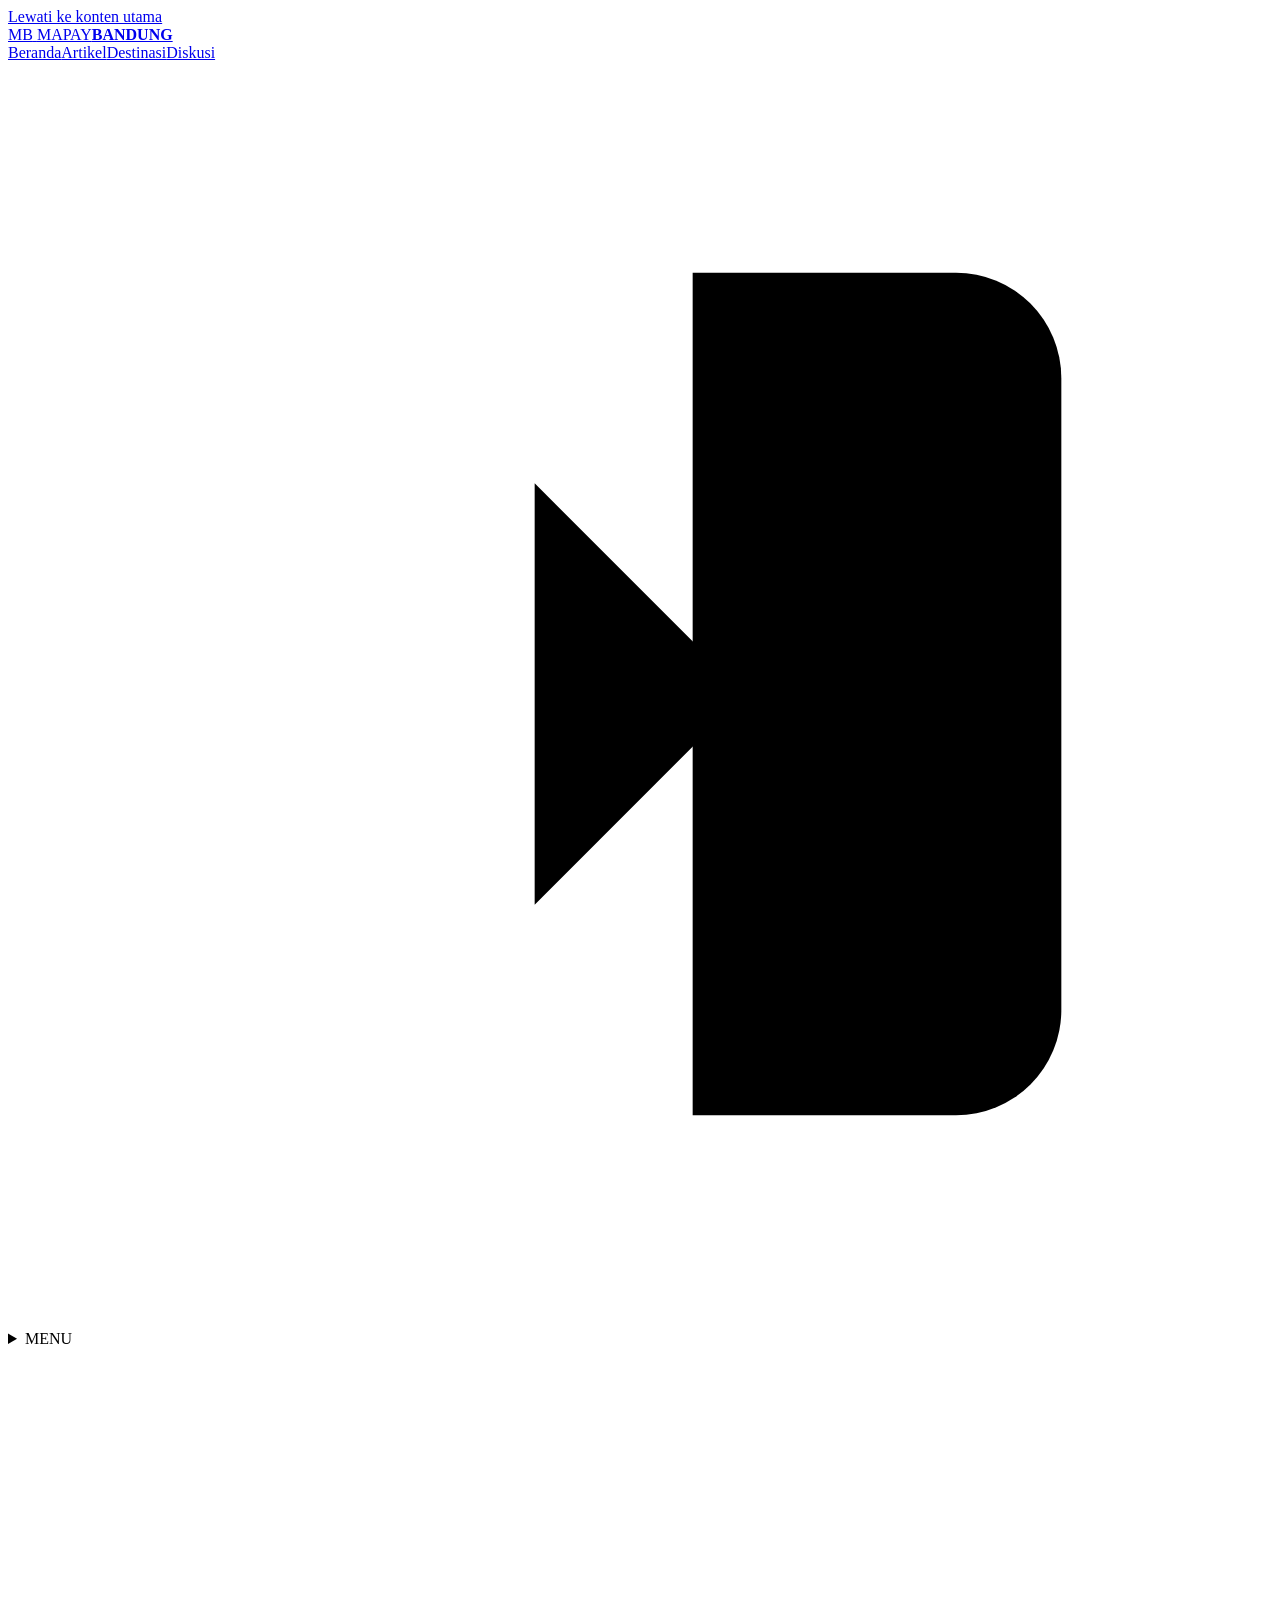
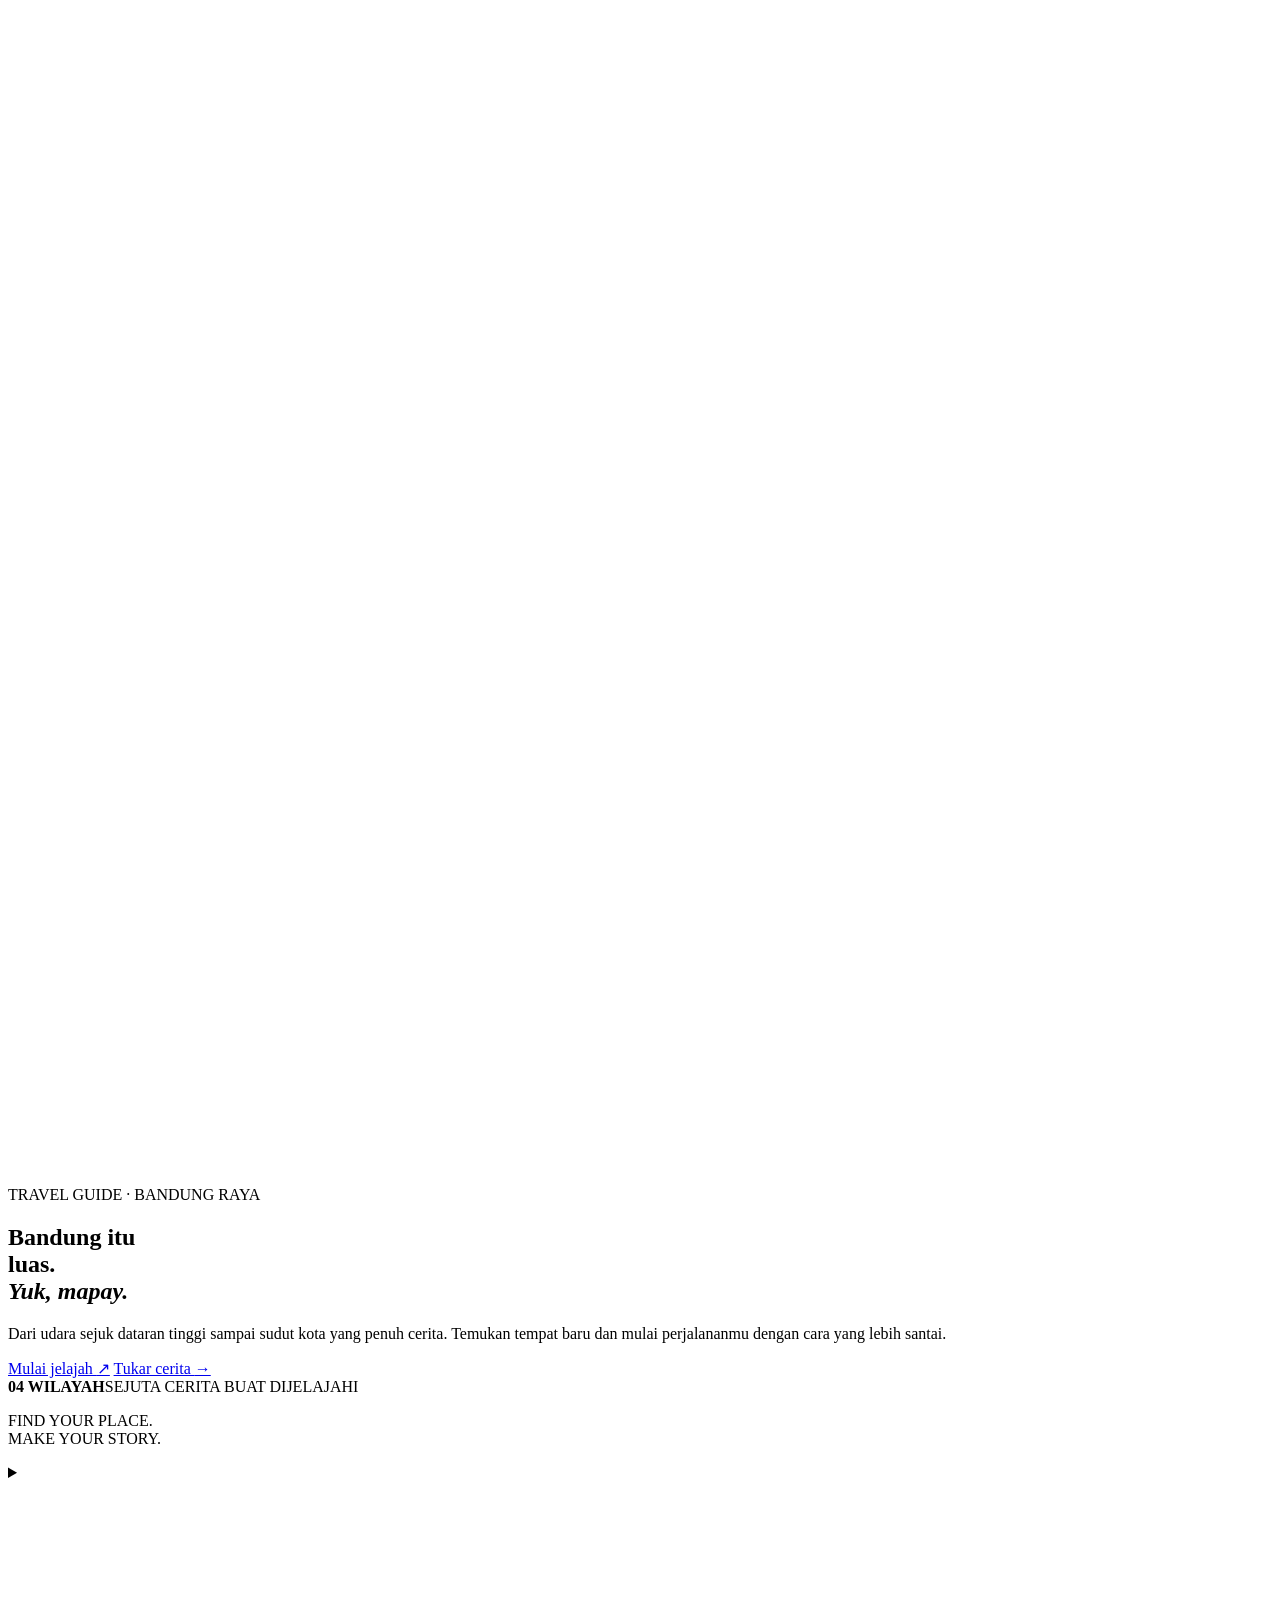
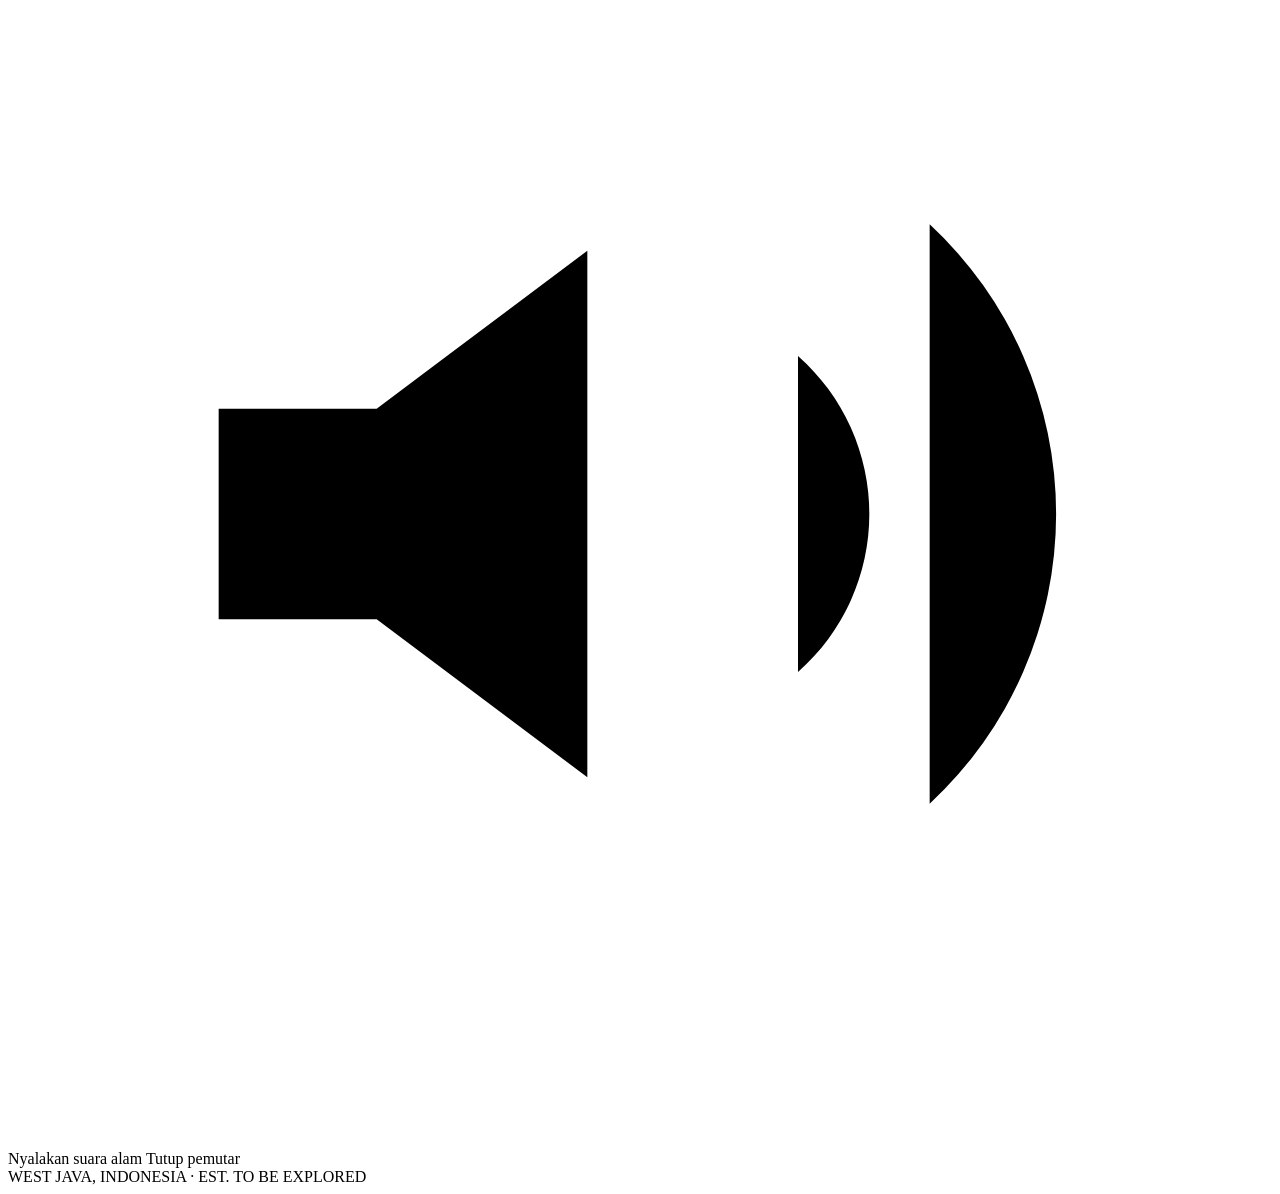
==== index.html @ 843dc21e "feat(home): add semantic homepage structure" ====
<!doctype html>
<html lang="id">
  <head>
    <meta charset="utf-8" />
    <meta name="viewport" content="width=device-width, initial-scale=1" />
    <meta name="description" content="MAPAY BANDUNG — panduan ringan untuk menemukan tempat, suasana, dan cerita di Bandung Raya." />
    <meta name="theme-color" content="#214F40" />
    <title>MAPAY BANDUNG — Bandung itu luas. Yuk, mapay.</title>
    <link rel="preconnect" href="https://fonts.googleapis.com" />
    <link rel="preconnect" href="https://fonts.gstatic.com" crossorigin />
    <link href="https://fonts.googleapis.com/css2?family=DM+Sans:wght@400;500;600;700;800&family=DM+Serif+Display:ital@0;1&display=swap" rel="stylesheet" />
    <link rel="stylesheet" href="src/css/main.css" />
  </head>
  <body class="page-home">
    <a class="skip-link" href="#main-content">Lewati ke konten utama</a>
    <header class="site-header site-header--overlay">
      <div class="container site-header__inner">
        <a class="brand" href="index.html" aria-label="MAPAY BANDUNG, beranda">
          <span class="brand__mark" aria-hidden="true">MB</span>
          <span class="brand__wordmark">MAPAY<strong>BANDUNG</strong></span>
        </a>
        <nav class="primary-nav" aria-label="Navigasi utama"><a href="index.html" aria-current="page">Beranda</a><a href="artikel.html">Artikel</a><a href="destinasi.html">Destinasi</a><a href="wilayah.html">Diskusi</a></nav>
        <a class="header-login" href="login.html" aria-label="Masuk ke MAPAY BANDUNG" title="Masuk">
          <svg viewBox="0 0 24 24" aria-hidden="true" focusable="false">
            <path d="M13 4h5a2 2 0 0 1 2 2v12a2 2 0 0 1-2 2h-5" />
            <path d="M3 12h11m-4-4 4 4-4 4" />
          </svg>
        </a>
        <details class="mobile-nav">
          <summary aria-label="Buka menu navigasi">
            <span>MENU</span><svg viewBox="0 0 24 24" aria-hidden="true"><path d="M4 7h16M4 12h16M4 17h16" /></svg>
          </summary>
          <nav class="mobile-nav__panel" aria-label="Navigasi mobile">
            <a href="index.html" aria-current="page">Beranda</a><a href="artikel.html">Artikel</a><a href="destinasi.html">Destinasi</a><a href="wilayah.html">Diskusi</a><a href="login.html">Masuk</a>
          </nav>
        </details>
      </div>
    </header>
    <main id="main-content">
      <section class="hero" aria-labelledby="hero-title">
        <video class="hero__media" autoplay muted loop playsinline preload="metadata" poster="assets/images/bg.jpg" aria-hidden="true">
          <source src="assets/videos/vbg.mp4" type="video/mp4" />
        </video>
        <div class="hero__shade" aria-hidden="true"></div>
        <div class="container hero__container">
          <div class="hero__content">
            <p class="eyebrow hero__eyebrow"><span class="eyebrow__dot"></span> TRAVEL GUIDE · BANDUNG RAYA</p>
            <h1 id="hero-title">Bandung itu<br />luas.<br /><em>Yuk, mapay.</em></h1>
            <p class="hero__description">Dari udara sejuk dataran tinggi sampai sudut kota yang penuh cerita. Temukan tempat baru dan mulai perjalananmu dengan cara yang lebih santai.</p>
            <div class="hero__actions">
              <a class="button button--light" href="destinasi.html">Mulai jelajah <span aria-hidden="true">↗</span></a>
              <a class="text-link" href="wilayah.html">Tukar cerita <span aria-hidden="true">→</span></a>
            </div>
            <div class="hero__meta"><strong>04 WILAYAH</strong><span class="hero__meta-rule" aria-hidden="true"></span><span>SEJUTA CERITA BUAT DIJELAJAHI</span></div>
          </div>
        </div>
        <p class="hero__side-note">FIND YOUR PLACE.<br />MAKE YOUR STORY.</p>
        <details class="sound-player">
          <summary>
            <svg viewBox="0 0 24 24" aria-hidden="true">
              <path d="M4 10v4h3l4 3V7l-4 3H4Z" />
              <path d="M15 9a4 4 0 0 1 0 6M17.5 6.5a7.5 7.5 0 0 1 0 11" />
            </svg>
            <span class="sound-player__closed">Nyalakan suara alam</span>
            <span class="sound-player__opened">Tutup pemutar</span>
          </summary>
          <div class="sound-player__panel">
            <span>SUASANA ALAM · OPSIONAL</span>
            <audio controls preload="none">
              <source src="assets/audio/1.ogg" type="audio/ogg" />
              Browser kamu belum mendukung pemutar audio.
            </audio>
          </div>
        </details>
        <span class="hero__location">WEST JAVA, INDONESIA <span aria-hidden="true">·</span> EST. TO BE EXPLORED</span>
      </section>
    </main>
  </body>
</html>
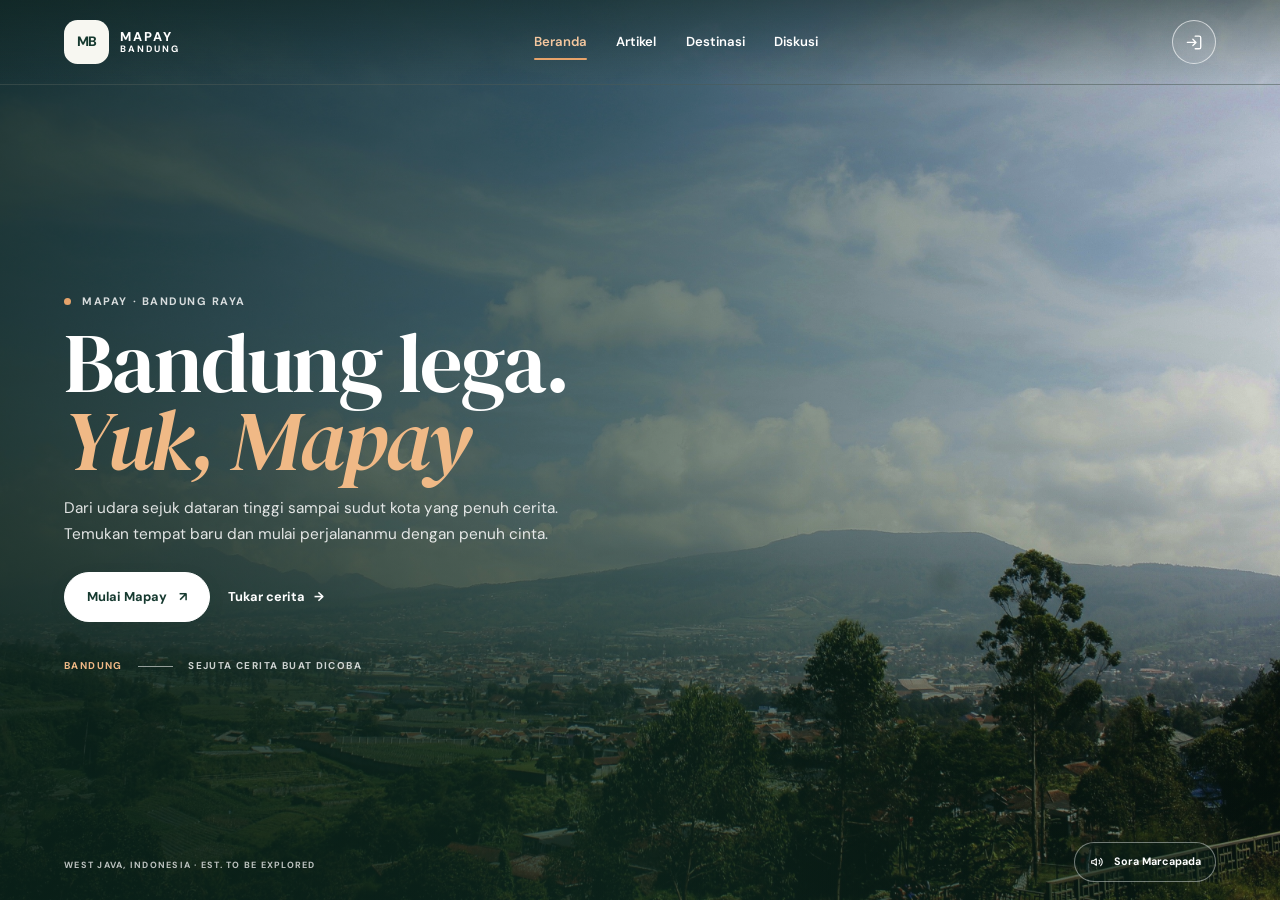
==== commit 3bf2e8f6: "refactor(home): simplify index.html and home.css" ====
--- a/index.html
+++ b/index.html
@@ -44,24 +44,24 @@
         <div class="hero__shade" aria-hidden="true"></div>
         <div class="container hero__container">
           <div class="hero__content">
-            <p class="eyebrow hero__eyebrow"><span class="eyebrow__dot"></span> TRAVEL GUIDE · BANDUNG RAYA</p>
-            <h1 id="hero-title">Bandung itu<br />luas.<br /><em>Yuk, mapay.</em></h1>
-            <p class="hero__description">Dari udara sejuk dataran tinggi sampai sudut kota yang penuh cerita. Temukan tempat baru dan mulai perjalananmu dengan cara yang lebih santai.</p>
+            <p class="eyebrow hero__eyebrow"><span class="eyebrow__dot"></span> MAPAY · BANDUNG RAYA</p>
+            <h1 id="hero-title">Bandung lega. <br /><em>Yuk, Mapay</em></h1>
+            <p class="hero__description">Dari udara sejuk dataran tinggi sampai sudut kota yang penuh cerita. Temukan tempat baru dan mulai perjalananmu dengan penuh cinta.</p>
             <div class="hero__actions">
-              <a class="button button--light" href="destinasi.html">Mulai jelajah <span aria-hidden="true">↗</span></a>
-              <a class="text-link" href="wilayah.html">Tukar cerita <span aria-hidden="true">→</span></a>
+              <a class="button button--light" href="destinasi.html">Mulai Mapay <span aria-hidden="true">↗</span></a>
+              <a class="text-link" href="wilayah.html">Tukar cerita<span aria-hidden="true">→</span></a>
             </div>
-            <div class="hero__meta"><strong>04 WILAYAH</strong><span class="hero__meta-rule" aria-hidden="true"></span><span>SEJUTA CERITA BUAT DIJELAJAHI</span></div>
+            <div class="hero__meta"><strong>BANDUNG</strong><span class="hero__meta-rule" aria-hidden="true"></span><span>SEJUTA CERITA BUAT DICOBA</span></div>
           </div>
         </div>
-        <p class="hero__side-note">FIND YOUR PLACE.<br />MAKE YOUR STORY.</p>
+
         <details class="sound-player">
           <summary>
             <svg viewBox="0 0 24 24" aria-hidden="true">
               <path d="M4 10v4h3l4 3V7l-4 3H4Z" />
               <path d="M15 9a4 4 0 0 1 0 6M17.5 6.5a7.5 7.5 0 0 1 0 11" />
             </svg>
-            <span class="sound-player__closed">Nyalakan suara alam</span>
+            <span class="sound-player__closed">Sora Marcapada</span>
             <span class="sound-player__opened">Tutup pemutar</span>
           </summary>
           <div class="sound-player__panel">
--- a/src/css/main.css
+++ b/src/css/main.css
@@ -0,0 +1,17 @@
+/* MAPAY BANDUNG — CSS utama */
+@import url("./base/reset.css");
+@import url("./base/variables.css");
+@import url("./base/typography.css");
+@import url("./layout/container.css");
+@import url("./layout/header.css");
+@import url("./layout/footer.css");
+@import url("./layout/responsive.css");
+@import url("./components/buttons.css");
+@import url("./components/navigation.css");
+@import url("./components/cards.css");
+@import url("./components/forms.css");
+@import url("./pages/home.css");
+@import url("./pages/articles.css");
+@import url("./pages/destinations.css");
+@import url("./pages/discussion.css");
+@import url("./pages/login.css");
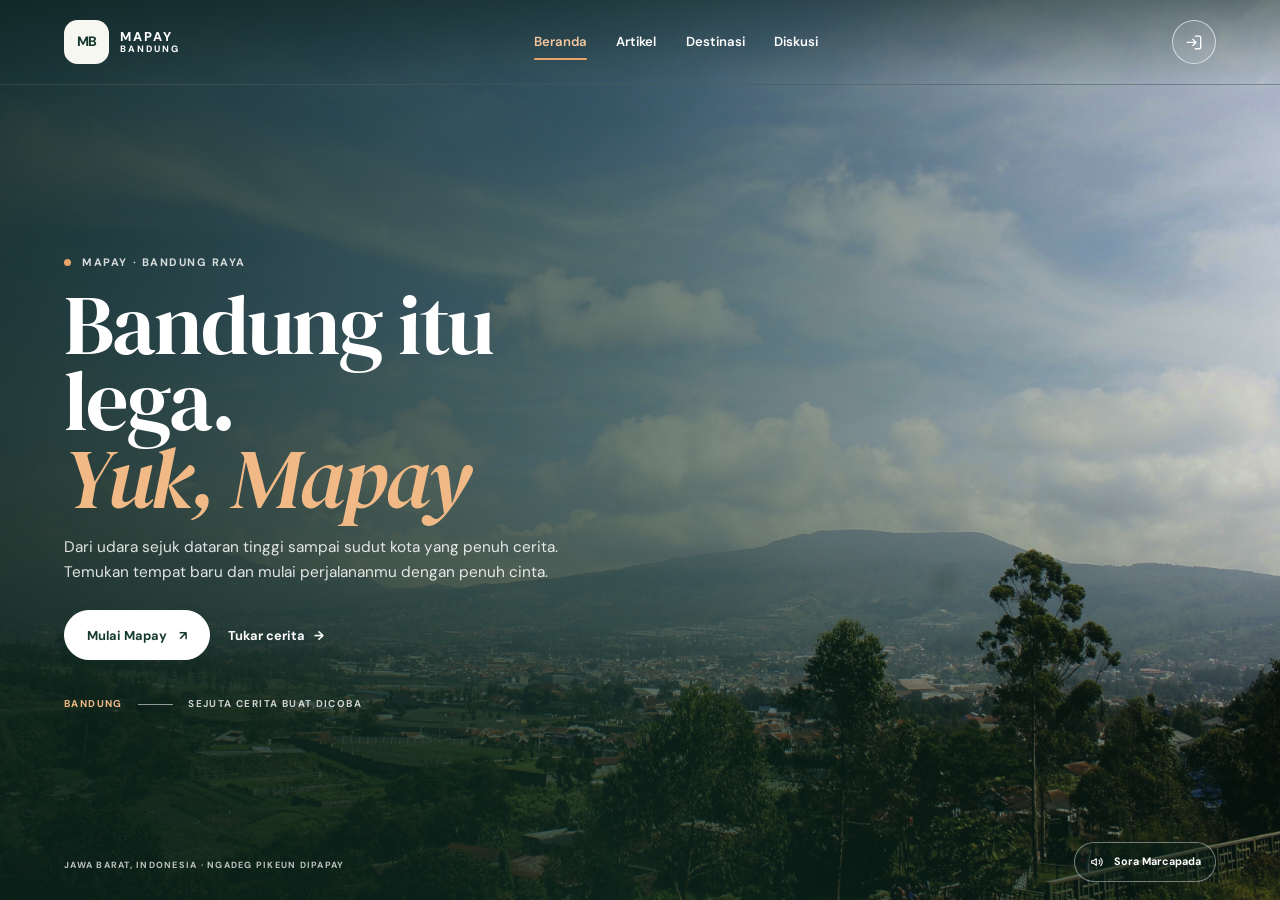
==== commit 1064450b: "content(home): localize copywriting with Sundanese phrases in index.html" ====
--- a/index.html
+++ b/index.html
@@ -36,6 +36,7 @@
         </details>
       </div>
     </header>
+
     <main id="main-content">
       <section class="hero" aria-labelledby="hero-title">
         <video class="hero__media" autoplay muted loop playsinline preload="metadata" poster="assets/images/bg.jpg" aria-hidden="true">
@@ -45,7 +46,7 @@
         <div class="container hero__container">
           <div class="hero__content">
             <p class="eyebrow hero__eyebrow"><span class="eyebrow__dot"></span> MAPAY · BANDUNG RAYA</p>
-            <h1 id="hero-title">Bandung lega. <br /><em>Yuk, Mapay</em></h1>
+            <h1 id="hero-title">Bandung itu lega. <br /><em>Yuk, Mapay</em></h1>
             <p class="hero__description">Dari udara sejuk dataran tinggi sampai sudut kota yang penuh cerita. Temukan tempat baru dan mulai perjalananmu dengan penuh cinta.</p>
             <div class="hero__actions">
               <a class="button button--light" href="destinasi.html">Mulai Mapay <span aria-hidden="true">↗</span></a>
@@ -72,7 +73,7 @@
             </audio>
           </div>
         </details>
-        <span class="hero__location">WEST JAVA, INDONESIA <span aria-hidden="true">·</span> EST. TO BE EXPLORED</span>
+        <span class="hero__location">JAWA BARAT, INDONESIA <span aria-hidden="true">·</span> NGADEG PIKEUN DIPAPAY</span>
       </section>
     </main>
   </body>
